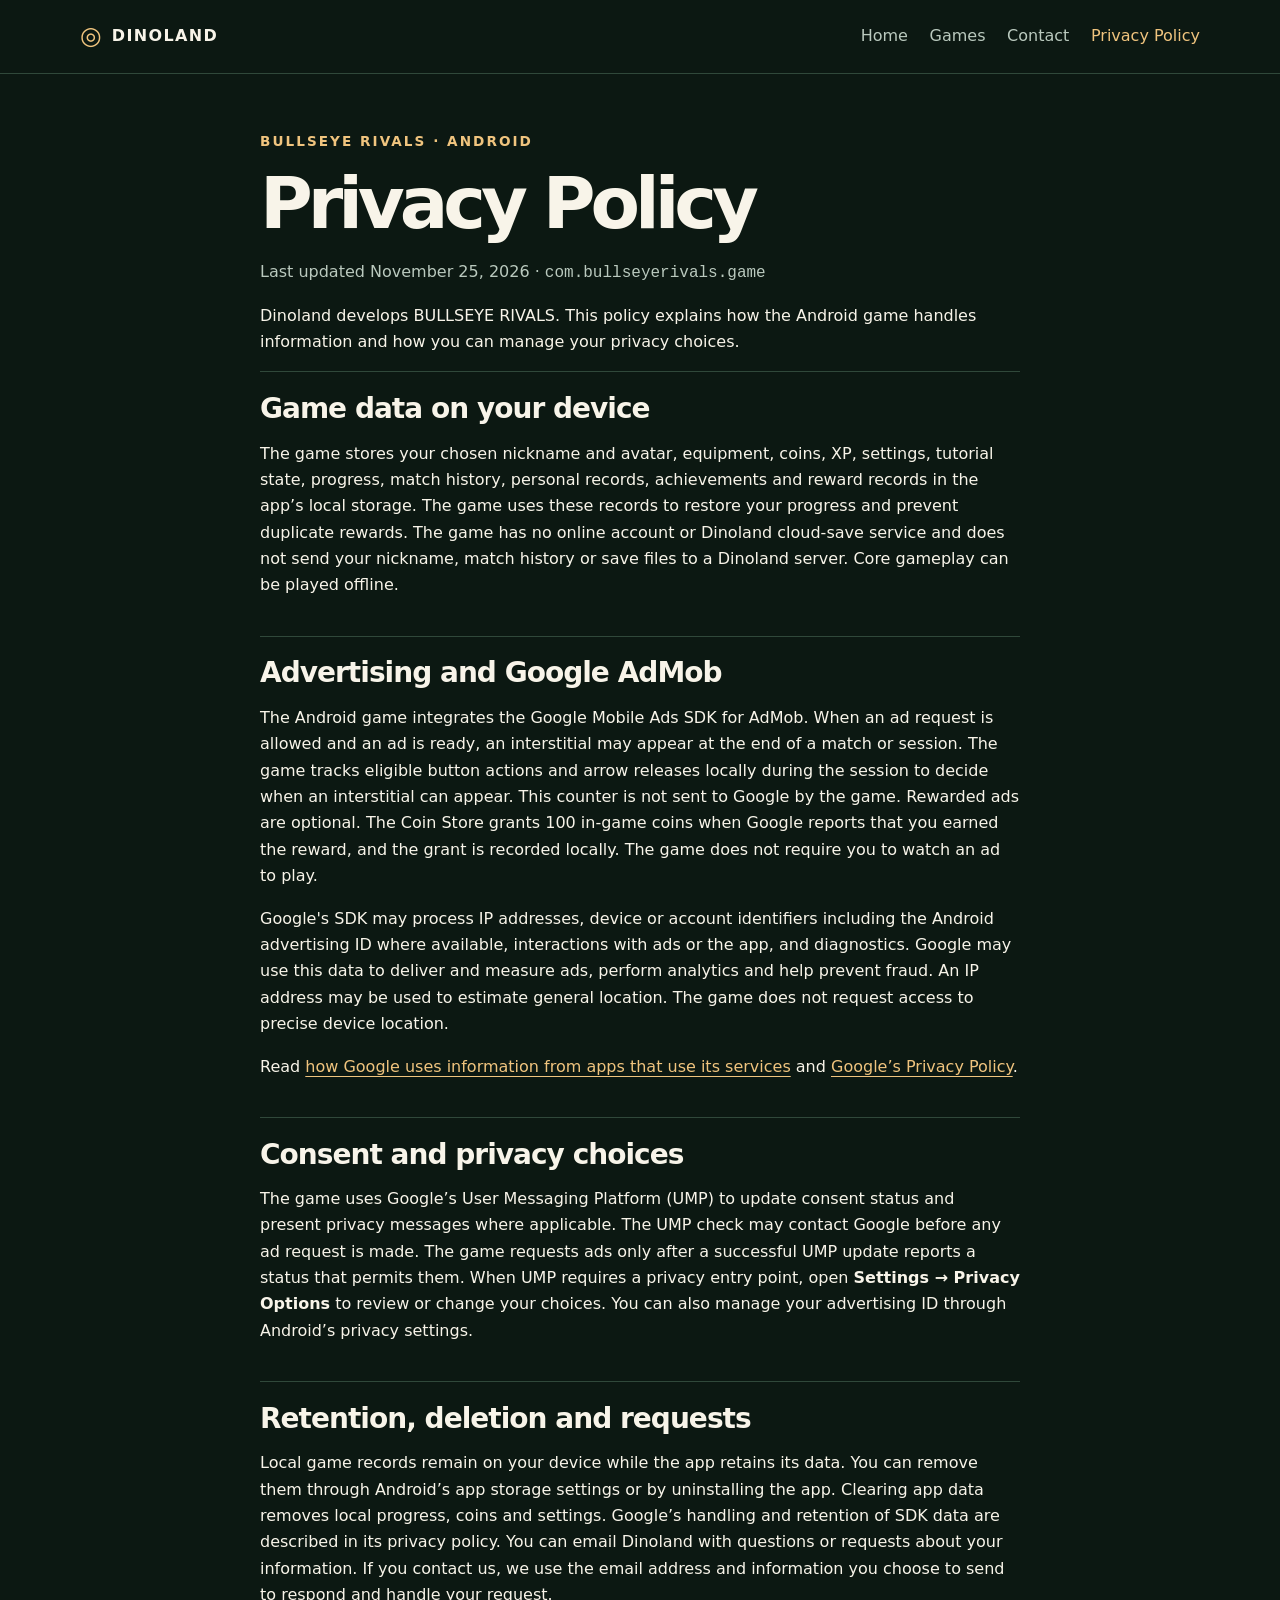
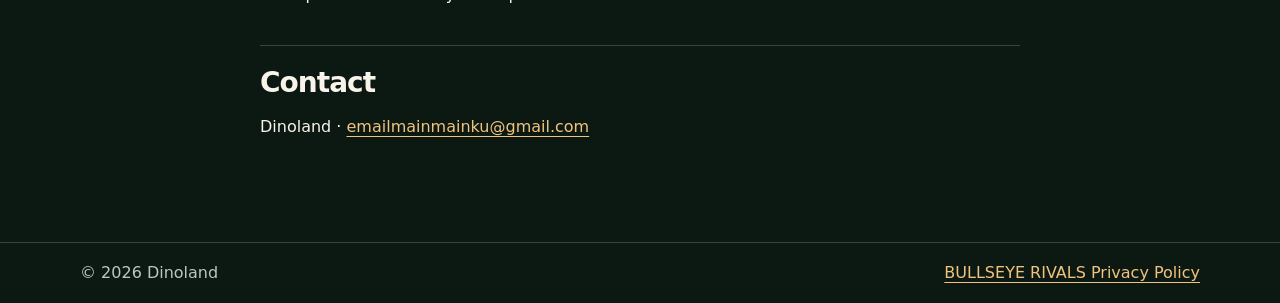
==== privacy.html @ d88c395a "Add files via upload" ====
<!doctype html>
<html lang="en"><head><meta charset="utf-8"><meta name="viewport" content="width=device-width, initial-scale=1"><meta name="description" content="Read how BULLSEYE RIVALS stores game progress and uses Google AdMob and UMP."><meta name="theme-color" content="#0c1812"><title>BULLSEYE RIVALS Privacy Policy | Dinoland</title><link rel="stylesheet" href="style.css"></head>
<body><a class="skip" href="#main">Skip to content</a><header><div class="wrap bar"><a class="brand" href="./"><span class="mark" aria-hidden="true">◎</span> DINOLAND</a><nav aria-label="Main navigation"><a href="./">Home</a><a href="./#games">Games</a><a href="./#contact">Contact</a><a href="privacy.html" aria-current="page">Privacy Policy</a></nav></div></header><main id="main" class="wrap policy">
<p class="eyebrow">BULLSEYE RIVALS · Android</p><h1>Privacy Policy</h1>
<p class="meta">Last updated November 25, 2026 · <code>com.bullseyerivals.game</code></p>
<p>Dinoland develops BULLSEYE RIVALS. This policy explains how the Android game handles information and how you can manage your privacy choices.</p>
<section><h2>Game data on your device</h2><p>The game stores your chosen nickname and avatar, equipment, coins, XP, settings, tutorial state, progress, match history, personal records, achievements and reward records in the app’s local storage. The game uses these records to restore your progress and prevent duplicate rewards. The game has no online account or Dinoland cloud-save service and does not send your nickname, match history or save files to a Dinoland server. Core gameplay can be played offline.</p></section>
<section><h2>Advertising and Google AdMob</h2><p>The Android game integrates the Google Mobile Ads SDK for AdMob. When an ad request is allowed and an ad is ready, an interstitial may appear at the end of a match or session. The game tracks eligible button actions and arrow releases locally during the session to decide when an interstitial can appear. This counter is not sent to Google by the game. Rewarded ads are optional. The Coin Store grants 100 in-game coins when Google reports that you earned the reward, and the grant is recorded locally. The game does not require you to watch an ad to play.</p><p>Google's SDK may process IP addresses, device or account identifiers including the Android advertising ID where available, interactions with ads or the app, and diagnostics. Google may use this data to deliver and measure ads, perform analytics and help prevent fraud. An IP address may be used to estimate general location. The game does not request access to precise device location.</p><p>Read <a href="https://policies.google.com/technologies/partner-sites">how Google uses information from apps that use its services</a> and <a href="https://policies.google.com/privacy">Google’s Privacy Policy</a>.</p></section>
<section><h2>Consent and privacy choices</h2><p>The game uses Google’s User Messaging Platform (UMP) to update consent status and present privacy messages where applicable. The UMP check may contact Google before any ad request is made. The game requests ads only after a successful UMP update reports a status that permits them. When UMP requires a privacy entry point, open <strong>Settings → Privacy Options</strong> to review or change your choices. You can also manage your advertising ID through Android’s privacy settings.</p></section>
<section><h2>Retention, deletion and requests</h2><p>Local game records remain on your device while the app retains its data. You can remove them through Android’s app storage settings or by uninstalling the app. Clearing app data removes local progress, coins and settings. Google’s handling and retention of SDK data are described in its privacy policy. You can email Dinoland with questions or requests about your information. If you contact us, we use the email address and information you choose to send to respond and handle your request.</p></section>
<section><h2>Contact</h2><p>Dinoland · <a href="mailto:emailmainmainku@gmail.com">emailmainmainku@gmail.com</a></p></section>
</main><footer><div class="wrap bar"><span>© 2026 Dinoland</span><a href="privacy.html">BULLSEYE RIVALS Privacy Policy</a></div></footer></body></html>
---- style.css ----
:root{color-scheme:dark;--bg:#0c1812;--panel:#14271e;--gold:#f0c47e;--paper:#f8f4e9;--muted:#bac9be;--line:#30483a;--wrap:min(1120px,calc(100% - 2.5rem))}*{box-sizing:border-box}body{margin:0;background:var(--bg);color:var(--paper);font:1rem/1.65 system-ui,sans-serif}a{color:var(--gold);text-underline-offset:.25em}a:focus-visible{outline:2px solid var(--gold);outline-offset:5px}header,footer{border-bottom:1px solid var(--line)}.wrap{width:var(--wrap);margin-inline:auto}.bar{display:flex;align-items:center;justify-content:space-between;gap:.5rem 1.5rem;flex-wrap:wrap;padding:1.1rem 0}.brand{text-decoration:none;display:flex;gap:.55rem;align-items:center;color:var(--paper);font-weight:800;letter-spacing:.085em}.mark{color:var(--gold);font-size:1.55rem;line-height:1}nav{display:flex;gap:.25rem 1.35rem;flex-wrap:wrap}nav a{text-decoration:none;color:var(--muted);padding:.35rem 0}nav a:hover,nav a[aria-current]{color:var(--gold)}.hero{min-height:565px;display:grid;align-items:end;position:relative;isolation:isolate;background:#22372a}.hero::before{content:"";position:absolute;inset:0;z-index:-1;background:linear-gradient(85deg,#0c1812f8 3%,#0c1812b0 46%,#0c181221 100%),linear-gradient(0deg,var(--bg),transparent 44%)}.hero img{position:absolute;inset:0;width:100%;height:100%;object-fit:cover;object-position:center;z-index:-2}.hero .wrap{padding:6rem 0 4rem}.eyebrow{margin:0 0 .65rem;color:var(--gold);font-size:.85rem;font-weight:750;letter-spacing:.15em;text-transform:uppercase}h1,h2,h3{line-height:1.12;margin:0;text-wrap:balance}h1{font-size:clamp(2.6rem,8vw,6.5rem);letter-spacing:-.07em;max-width:10ch}h1 span{display:block;color:var(--gold)}h2{font-size:clamp(1.6rem,4vw,2.75rem);letter-spacing:-.035em}h3{font-size:1.26rem}.intro{max-width:48ch;font-size:1.1rem;color:var(--muted)}.button{display:inline-block;padding:.7rem 1.2rem;border-radius:.25rem;background:var(--gold);color:#15241b;font-weight:750;text-decoration:none}.section{padding:4.3rem 0}.grid{display:grid;grid-template-columns:repeat(3,1fr);gap:1rem;margin-top:1.75rem}.grid article{padding:1.3rem;background:var(--panel);border:1px solid var(--line);border-top:2px solid var(--gold)}.grid p,.note,p.meta{color:var(--muted)}.contact{border-top:1px solid var(--line)}.policy{max-width:760px;padding:3.5rem 0 4rem}.policy h1{font-size:clamp(2.65rem,6vw,4.5rem);max-width:none}.policy section{padding:1.3rem 0;border-top:1px solid var(--line)}.policy section h2{font-size:clamp(1.3rem,4vw,1.75rem)}.policy li{margin:.55rem 0}.policy a{overflow-wrap:anywhere}footer{border-top:1px solid var(--line);border-bottom:0;color:var(--muted)}.skip{position:absolute;left:.6rem;top:.6rem;background:var(--bg);padding:.5rem;z-index:5;transform:translateY(-200%)}.skip:focus{transform:none}@media(max-width:700px){.grid{grid-template-columns:1fr}.hero{min-height:440px}.hero .wrap{padding:4rem 0 2.5rem}.hero::before{background:linear-gradient(0deg,var(--bg),#0c18128c 70%,#0c181241)}.section{padding:2.7rem 0}nav{gap:.25rem .9rem}}
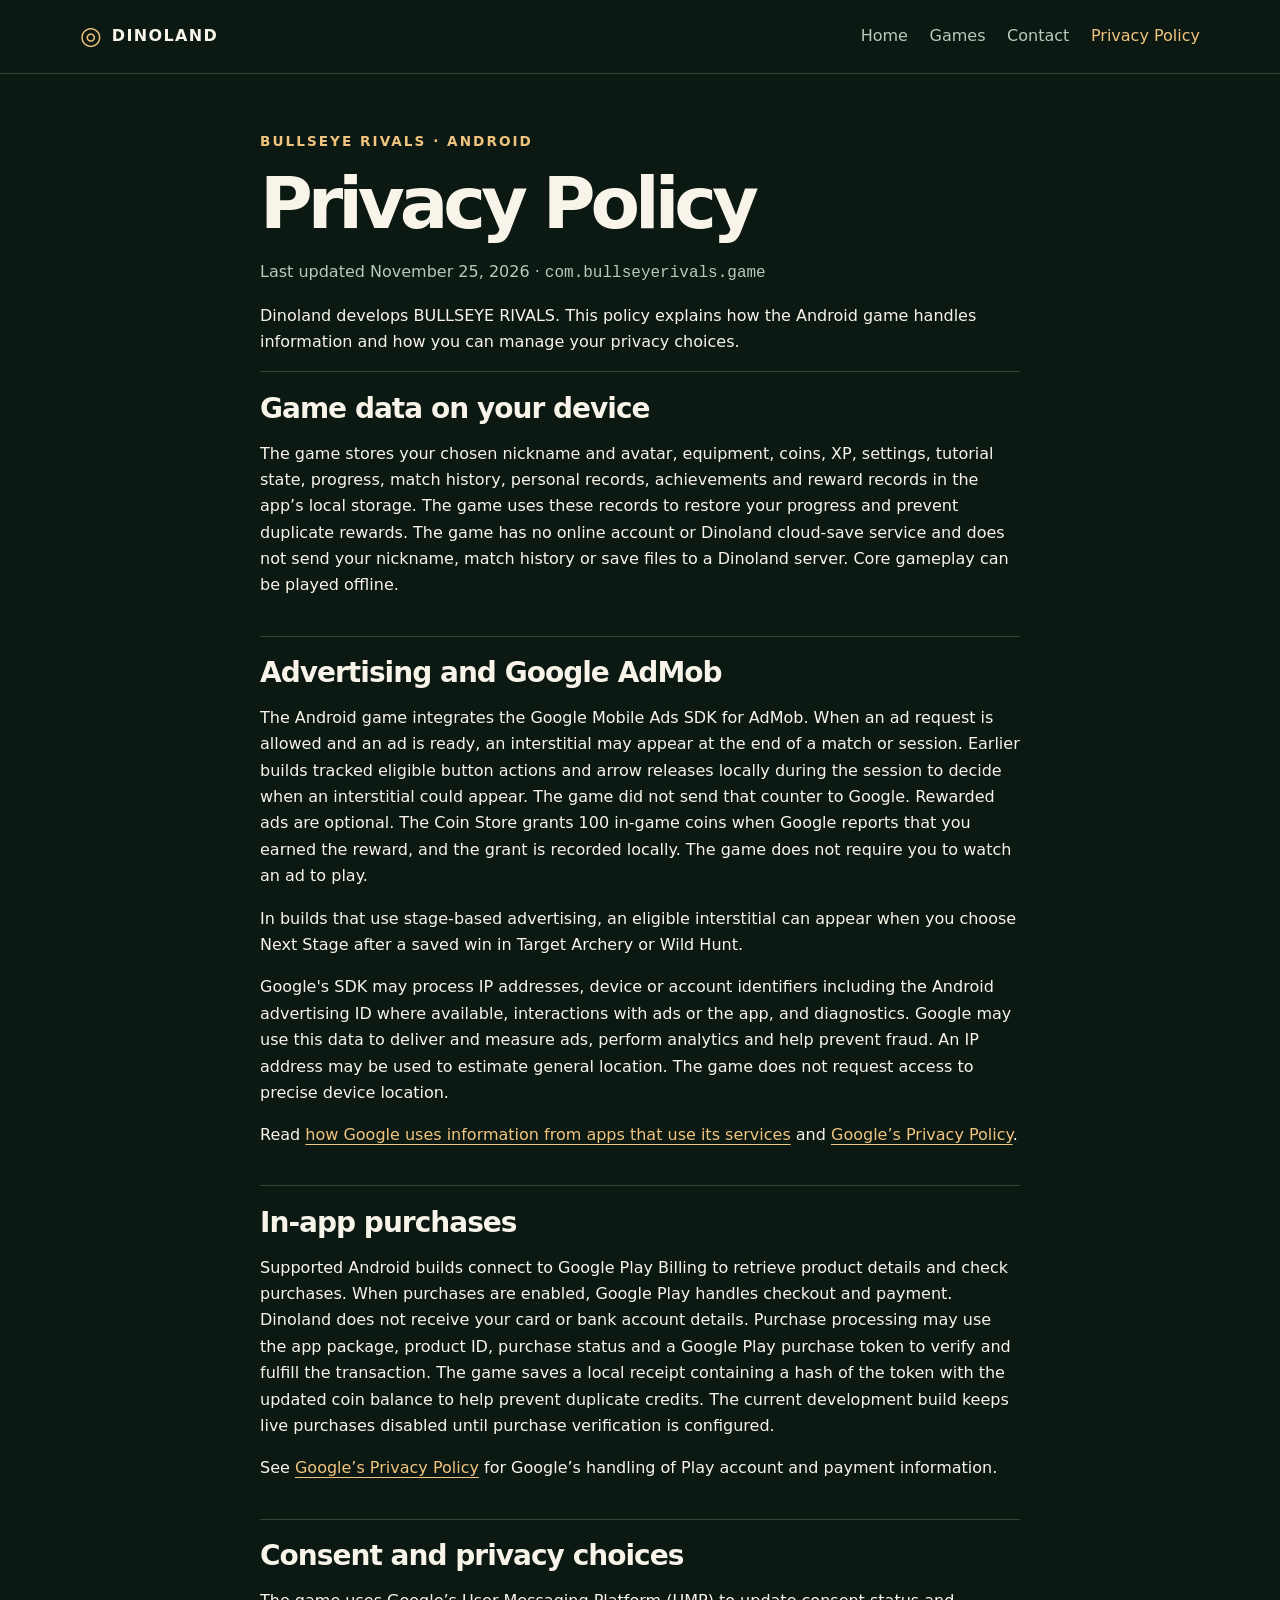
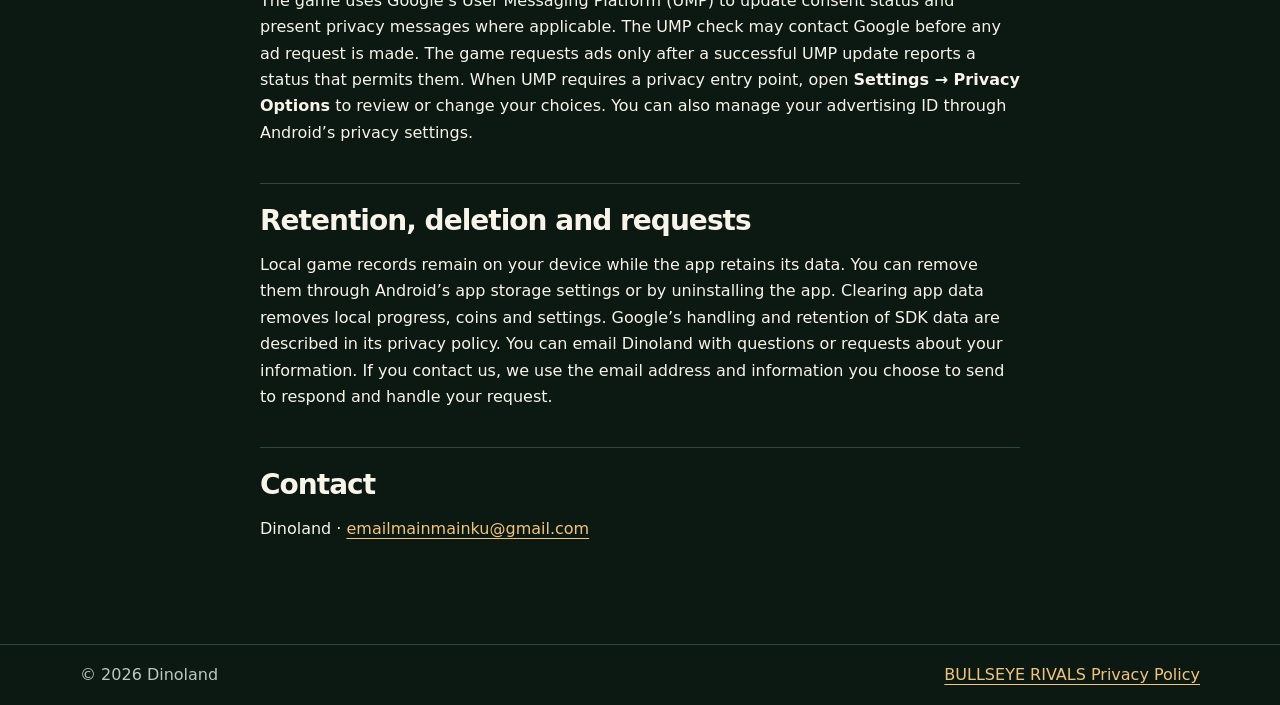
==== commit ef82fd40: "Add files via upload" ====
--- a/privacy.html
+++ b/privacy.html
@@ -5,7 +5,8 @@
 <p class="meta">Last updated November 25, 2026 · <code>com.bullseyerivals.game</code></p>
 <p>Dinoland develops BULLSEYE RIVALS. This policy explains how the Android game handles information and how you can manage your privacy choices.</p>
 <section><h2>Game data on your device</h2><p>The game stores your chosen nickname and avatar, equipment, coins, XP, settings, tutorial state, progress, match history, personal records, achievements and reward records in the app’s local storage. The game uses these records to restore your progress and prevent duplicate rewards. The game has no online account or Dinoland cloud-save service and does not send your nickname, match history or save files to a Dinoland server. Core gameplay can be played offline.</p></section>
-<section><h2>Advertising and Google AdMob</h2><p>The Android game integrates the Google Mobile Ads SDK for AdMob. When an ad request is allowed and an ad is ready, an interstitial may appear at the end of a match or session. The game tracks eligible button actions and arrow releases locally during the session to decide when an interstitial can appear. This counter is not sent to Google by the game. Rewarded ads are optional. The Coin Store grants 100 in-game coins when Google reports that you earned the reward, and the grant is recorded locally. The game does not require you to watch an ad to play.</p><p>Google's SDK may process IP addresses, device or account identifiers including the Android advertising ID where available, interactions with ads or the app, and diagnostics. Google may use this data to deliver and measure ads, perform analytics and help prevent fraud. An IP address may be used to estimate general location. The game does not request access to precise device location.</p><p>Read <a href="https://policies.google.com/technologies/partner-sites">how Google uses information from apps that use its services</a> and <a href="https://policies.google.com/privacy">Google’s Privacy Policy</a>.</p></section>
+<section><h2>Advertising and Google AdMob</h2><p>The Android game integrates the Google Mobile Ads SDK for AdMob. When an ad request is allowed and an ad is ready, an interstitial may appear at the end of a match or session. Earlier builds tracked eligible button actions and arrow releases locally during the session to decide when an interstitial could appear. The game did not send that counter to Google. Rewarded ads are optional. The Coin Store grants 100 in-game coins when Google reports that you earned the reward, and the grant is recorded locally. The game does not require you to watch an ad to play.</p><p>In builds that use stage-based advertising, an eligible interstitial can appear when you choose Next Stage after a saved win in Target Archery or Wild Hunt.</p><p>Google's SDK may process IP addresses, device or account identifiers including the Android advertising ID where available, interactions with ads or the app, and diagnostics. Google may use this data to deliver and measure ads, perform analytics and help prevent fraud. An IP address may be used to estimate general location. The game does not request access to precise device location.</p><p>Read <a href="https://policies.google.com/technologies/partner-sites">how Google uses information from apps that use its services</a> and <a href="https://policies.google.com/privacy">Google’s Privacy Policy</a>.</p></section>
+<section><h2>In-app purchases</h2><p>Supported Android builds connect to Google Play Billing to retrieve product details and check purchases. When purchases are enabled, Google Play handles checkout and payment. Dinoland does not receive your card or bank account details. Purchase processing may use the app package, product ID, purchase status and a Google Play purchase token to verify and fulfill the transaction. The game saves a local receipt containing a hash of the token with the updated coin balance to help prevent duplicate credits. The current development build keeps live purchases disabled until purchase verification is configured.</p><p>See <a href="https://policies.google.com/privacy">Google’s Privacy Policy</a> for Google’s handling of Play account and payment information.</p></section>
 <section><h2>Consent and privacy choices</h2><p>The game uses Google’s User Messaging Platform (UMP) to update consent status and present privacy messages where applicable. The UMP check may contact Google before any ad request is made. The game requests ads only after a successful UMP update reports a status that permits them. When UMP requires a privacy entry point, open <strong>Settings → Privacy Options</strong> to review or change your choices. You can also manage your advertising ID through Android’s privacy settings.</p></section>
 <section><h2>Retention, deletion and requests</h2><p>Local game records remain on your device while the app retains its data. You can remove them through Android’s app storage settings or by uninstalling the app. Clearing app data removes local progress, coins and settings. Google’s handling and retention of SDK data are described in its privacy policy. You can email Dinoland with questions or requests about your information. If you contact us, we use the email address and information you choose to send to respond and handle your request.</p></section>
 <section><h2>Contact</h2><p>Dinoland · <a href="mailto:emailmainmainku@gmail.com">emailmainmainku@gmail.com</a></p></section>
